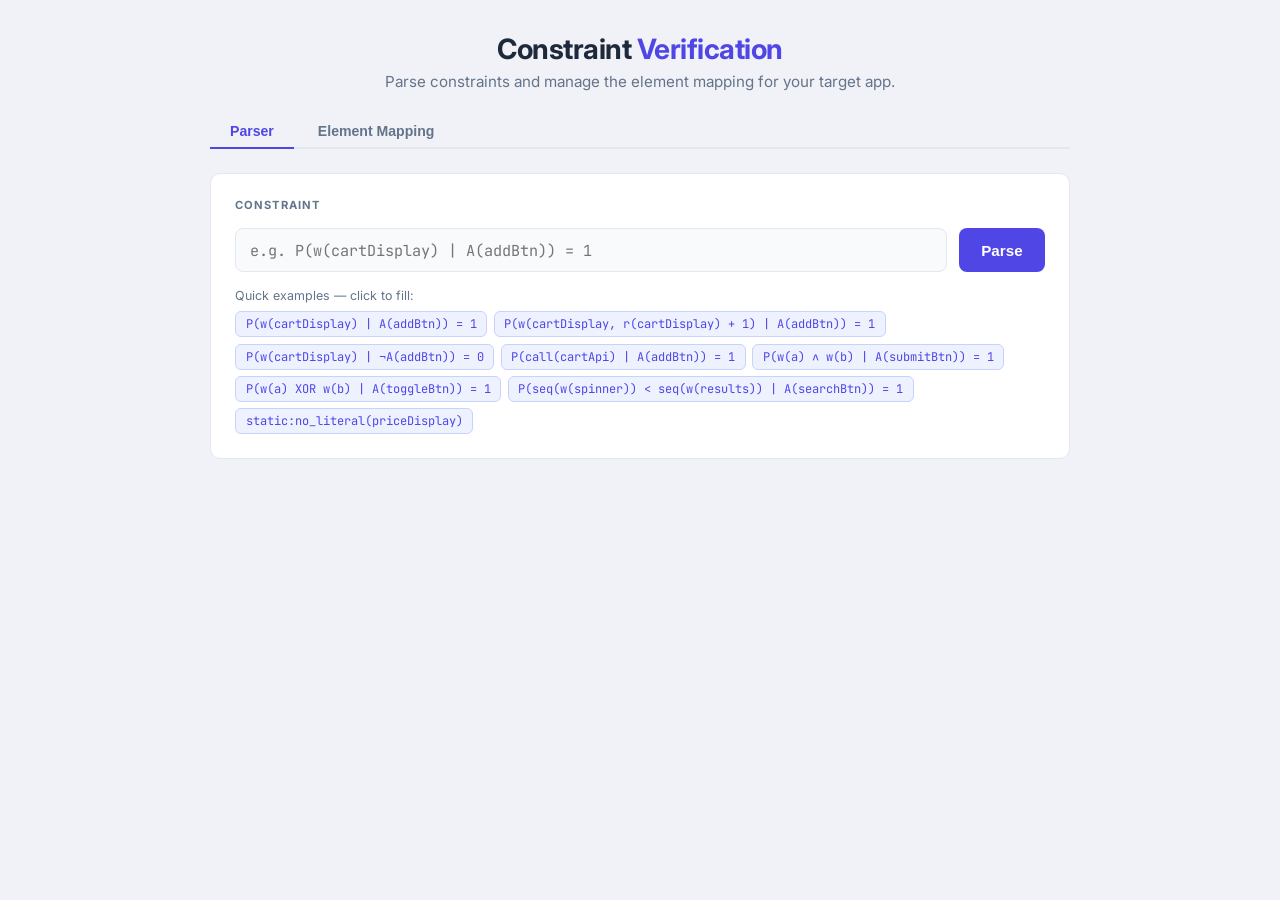
==== templates/index.html @ 721a0799 "Added element mapping pipeline and constraint verification. CodeQL queries can scan a target app (or" ====
<!DOCTYPE html>
<html lang="en">
<head>
  <meta charset="UTF-8" />
  <meta name="viewport" content="width=device-width, initial-scale=1.0" />
  <title>Constraint Parser</title>
  <link rel="preconnect" href="https://fonts.googleapis.com" />
  <link rel="stylesheet"
        href="https://fonts.googleapis.com/css2?family=Inter:wght@400;500;600;700&family=JetBrains+Mono:wght@400;600;700&display=swap" />
  <link rel="stylesheet" href="/static/css/style.css" />
</head>
<body>
<div class="page-wrapper">

  <!-- Header -->
  <header class="page-header">
    <h1>Constraint <span>Verification</span></h1>
    <p>Parse constraints and manage the element mapping for your target app.</p>
  </header>

  <!-- Tab nav -->
  <nav class="tab-nav">
    <button class="tab-btn active" data-tab="parser">Parser</button>
    <button class="tab-btn" data-tab="mapping">Element Mapping</button>
  </nav>

  <!-- ── Parser tab ── -->
  <div id="tab-parser" class="tab-panel">

  <!-- Input card -->
  <div class="card">
    <div class="card-title">Constraint</div>

    <div class="input-row">
      <input
        id="constraint-input"
        class="constraint-input"
        type="text"
        placeholder='e.g. P(w(cartDisplay) | A(addBtn)) = 1'
        autocomplete="off"
        spellcheck="false"
      />
      <button id="parse-btn" class="btn-parse">Parse</button>
    </div>

    <div style="margin-top:1rem;">
      <div class="examples-label">Quick examples — click to fill:</div>
      <div id="examples-container" class="examples"></div>
    </div>

    <!-- Element reference -->
    <div id="element-ref" class="element-ref hidden">
      <div class="ref-divider"></div>
      <div class="ref-row">
        <span class="ref-label">Elements</span>
        <div id="ref-elements" class="ref-chips"></div>
      </div>
      <div id="ref-apis-row" class="ref-row hidden">
        <span class="ref-label">APIs</span>
        <div id="ref-apis" class="ref-chips"></div>
      </div>
    </div>

    <div id="no-mapping-hint" class="no-mapping-hint hidden">
      No element mapping yet —
      <button class="hint-link" id="go-to-mapping-btn">generate one in the Element Mapping tab</button>
      before writing constraints.
    </div>
  </div>

  <!-- Error -->
  <div id="error-box" class="error-box hidden"></div>

  <!-- Validation error -->
  <div id="validation-box" class="validation-box hidden"></div>

  <!-- Results (hidden until first successful parse) -->
  <div id="results" class="hidden" style="display:flex;flex-direction:column;gap:1.5rem;">

    <!-- Step 1: Tokens -->
    <div id="token-card" class="card">
      <div class="step-header">
        <div class="step-num">1</div>
        <h2>Lexer — Tokens</h2>
      </div>
      <table class="token-table">
        <thead>
          <tr>
            <th>Kind</th>
            <th>Value</th>
            <th>Position</th>
          </tr>
        </thead>
        <tbody></tbody>
      </table>
    </div>

    <!-- Step 2: AST -->
    <div id="ast-card" class="card">
      <div class="step-header">
        <div class="step-num">2</div>
        <h2>Parser — Abstract Syntax Tree</h2>
      </div>
      <div class="ast-root"></div>
    </div>

    <!-- Step 3: Constraint type -->
    <div id="type-card" class="card">
      <div class="step-header">
        <div class="step-num">3</div>
        <h2>Classifier — Constraint Type</h2>
      </div>
      <div class="type-body"></div>
    </div>

  </div><!-- /results -->

  </div><!-- /tab-parser -->

  <!-- ── Mapping tab ── -->
  <div id="tab-mapping" class="tab-panel hidden">

    <!-- Step 1: scan -->
    <div class="card">
      <div class="card-title">Element Mapping</div>
      <p class="mapping-intro">
        Scan a CodeQL database to discover every UI element, API call, and error handler
        in your app. The LLM will generate a draft mapping — you can rename elements
        before approving.
      </p>

      <div class="input-row" style="margin-top:1rem;">
        <input
          id="db-path-input"
          class="constraint-input"
          type="text"
          value="./codeql-db"
          placeholder="Path to CodeQL database"
          spellcheck="false"
          autocomplete="off"
        />
        <button id="scan-btn" class="btn-parse">Scan &amp; Generate</button>
      </div>
    </div>

    <!-- Progress log -->
    <div id="scan-log-card" class="card hidden">
      <div class="step-header">
        <div class="step-num">1</div>
        <h2>Scan Progress</h2>
      </div>
      <div id="scan-log" class="scan-log"></div>
    </div>

    <!-- Draft mapping -->
    <div id="mapping-result-card" class="card hidden">
      <div class="step-header">
        <div class="step-num">2</div>
        <h2>Draft Mapping — Review &amp; Rename</h2>
      </div>
      <p class="mapping-intro" style="margin-bottom:1rem;">
        Edit the <strong>Constraint Name</strong> column — this is the identifier you will
        use in constraints (e.g. <code>addToCartBtn</code>). Other columns are read-only.
      </p>

      <div class="mapping-section-label">Elements</div>
      <div class="table-scroll">
        <table class="mapping-table" id="elements-table">
          <thead>
            <tr>
              <th>Constraint Name</th>
              <th>Selector</th>
              <th>Tag</th>
              <th>Kind</th>
              <th>Events / Read property</th>
              <th>File</th>
            </tr>
          </thead>
          <tbody></tbody>
        </table>
      </div>

      <div class="mapping-section-label" style="margin-top:1.5rem;">API Endpoints</div>
      <div class="table-scroll">
        <table class="mapping-table" id="apis-table">
          <thead>
            <tr>
              <th>Constraint Name</th>
              <th>Endpoint</th>
              <th>Method</th>
              <th>File</th>
            </tr>
          </thead>
          <tbody></tbody>
        </table>
      </div>

      <div class="mapping-section-label" style="margin-top:1.5rem;">Error Handlers</div>
      <div class="table-scroll">
        <table class="mapping-table" id="errors-table">
          <thead>
            <tr>
              <th>File</th>
              <th>Line</th>
            </tr>
          </thead>
          <tbody></tbody>
        </table>
      </div>

      <div style="margin-top:1.5rem;display:flex;gap:.75rem;align-items:center;">
        <button id="approve-btn" class="btn-parse">Approve &amp; Save</button>
        <span id="approve-status" class="approve-status"></span>
      </div>
    </div>

    <!-- Mapping error -->
    <div id="mapping-error-box" class="error-box hidden"></div>

  </div><!-- /tab-mapping -->

</div><!-- /page-wrapper -->

<script src="/static/js/main.js"></script>
<script src="/static/js/mapping.js"></script>
</body>
</html>
---- static/css/style.css ----
/* ── Reset & base ─────────────────────────────────────────────────────── */
*, *::before, *::after { box-sizing: border-box; margin: 0; padding: 0; }

:root {
  --bg:           #f0f2f7;
  --surface:      #ffffff;
  --border:       #e2e8f0;
  --text:         #1e293b;
  --muted:        #64748b;
  --accent:       #4f46e5;
  --accent-light: #eef2ff;

  /* token category colours */
  --c-keyword:     #6d28d9;
  --c-identifier:  #047857;
  --c-number:      #b45309;
  --c-string:      #be185d;
  --c-operator:    #b91c1c;
  --c-punctuation: #475569;

  /* constraint type badge colours */
  --type-blue:   #1d4ed8; --type-blue-bg:   #dbeafe;
  --type-green:  #15803d; --type-green-bg:  #dcfce7;
  --type-orange: #c2410c; --type-orange-bg: #ffedd5;
  --type-purple: #7e22ce; --type-purple-bg: #f3e8ff;
  --type-teal:   #0f766e; --type-teal-bg:   #ccfbf1;
  --type-pink:   #be185d; --type-pink-bg:   #fce7f3;
  --type-indigo: #3730a3; --type-indigo-bg: #e0e7ff;
  --type-cyan:   #0e7490; --type-cyan-bg:   #cffafe;
  --type-gray:   #374151; --type-gray-bg:   #f3f4f6;

  --radius: 10px;
  --mono: "JetBrains Mono", "Fira Code", "Cascadia Code", ui-monospace, monospace;
}

body {
  font-family: "Inter", system-ui, sans-serif;
  background: var(--bg);
  color: var(--text);
  min-height: 100vh;
  padding: 2rem 1rem;
}

/* ── Layout ──────────────────────────────────────────────────────────── */
.page-wrapper {
  max-width: 860px;
  margin: 0 auto;
  display: flex;
  flex-direction: column;
  gap: 1.5rem;
}

/* ── Header ──────────────────────────────────────────────────────────── */
.page-header { text-align: center; }
.page-header h1 {
  font-size: 1.75rem;
  font-weight: 700;
  letter-spacing: -0.5px;
}
.page-header h1 span { color: var(--accent); }
.page-header p { margin-top: .4rem; color: var(--muted); font-size: .95rem; }

/* ── Card ────────────────────────────────────────────────────────────── */
.card {
  background: var(--surface);
  border: 1px solid var(--border);
  border-radius: var(--radius);
  padding: 1.5rem;
}
.card-title {
  font-size: .7rem;
  font-weight: 700;
  letter-spacing: .1em;
  text-transform: uppercase;
  color: var(--muted);
  margin-bottom: 1rem;
}

/* ── Input card ──────────────────────────────────────────────────────── */
.input-row {
  display: flex;
  gap: .75rem;
}
.constraint-input {
  flex: 1;
  font-family: var(--mono);
  font-size: .95rem;
  padding: .65rem .9rem;
  border: 1.5px solid var(--border);
  border-radius: 8px;
  background: #f8fafc;
  color: var(--text);
  transition: border-color .15s;
  outline: none;
}
.constraint-input:focus { border-color: var(--accent); background: #fff; }

.btn-parse {
  padding: .65rem 1.4rem;
  background: var(--accent);
  color: #fff;
  border: none;
  border-radius: 8px;
  font-size: .95rem;
  font-weight: 600;
  cursor: pointer;
  transition: opacity .15s, transform .1s;
  white-space: nowrap;
}
.btn-parse:hover  { opacity: .88; }
.btn-parse:active { transform: scale(.97); }
.btn-parse:disabled { opacity: .5; cursor: not-allowed; }

/* examples */
.examples-label { font-size: .78rem; color: var(--muted); margin-bottom: .5rem; }
.examples {
  display: flex;
  flex-wrap: wrap;
  gap: .4rem;
}
.example-btn {
  font-family: var(--mono);
  font-size: .75rem;
  padding: .25rem .6rem;
  background: var(--accent-light);
  color: var(--accent);
  border: 1px solid #c7d2fe;
  border-radius: 6px;
  cursor: pointer;
  transition: background .15s;
}
.example-btn:hover { background: #e0e7ff; }

/* ── Step badge ──────────────────────────────────────────────────────── */
.step-header {
  display: flex;
  align-items: center;
  gap: .6rem;
  margin-bottom: 1rem;
}
.step-num {
  width: 1.5rem; height: 1.5rem;
  background: var(--accent);
  color: #fff;
  border-radius: 50%;
  display: flex;
  align-items: center;
  justify-content: center;
  font-size: .7rem;
  font-weight: 700;
  flex-shrink: 0;
}
.step-header h2 {
  font-size: .95rem;
  font-weight: 700;
  text-transform: uppercase;
  letter-spacing: .05em;
}

/* ── Error banner ────────────────────────────────────────────────────── */
.error-box {
  background: #fef2f2;
  border: 1.5px solid #fca5a5;
  border-left: 4px solid #dc2626;
  border-radius: 8px;
  padding: .9rem 1.1rem;
}
.error-header {
  display: flex;
  align-items: center;
  gap: .6rem;
  margin-bottom: .5rem;
}
.error-badge {
  background: #dc2626;
  color: #fff;
  font-size: .7rem;
  font-weight: 700;
  letter-spacing: .08em;
  text-transform: uppercase;
  padding: .15rem .55rem;
  border-radius: 4px;
}
.error-title {
  font-weight: 600;
  font-size: .88rem;
  color: #991b1b;
}
.error-message {
  font-family: var(--mono);
  font-size: .82rem;
  color: #b91c1c;
  line-height: 1.6;
  padding-left: .2rem;
}

/* ── Validation banner ───────────────────────────────────────────────── */
.validation-box {
  background: #fffbeb;
  border: 1.5px solid #fcd34d;
  border-left: 4px solid #f59e0b;
  border-radius: 8px;
  padding: .9rem 1.1rem;
}
.validation-header {
  display: flex;
  align-items: center;
  gap: .6rem;
  margin-bottom: .5rem;
}
.validation-badge {
  background: #f59e0b;
  color: #fff;
  font-size: .7rem;
  font-weight: 700;
  letter-spacing: .08em;
  text-transform: uppercase;
  padding: .15rem .55rem;
  border-radius: 4px;
}
.validation-title {
  font-weight: 600;
  font-size: .88rem;
  color: #92400e;
}
.validation-message {
  font-size: .85rem;
  color: #78350f;
  line-height: 1.6;
}
.validation-chips {
  display: flex;
  flex-wrap: wrap;
  gap: .3rem;
  margin-top: .4rem;
}
.validation-chip {
  font-family: var(--mono);
  font-size: .78rem;
  padding: .15rem .5rem;
  background: #fef3c7;
  border: 1px solid #fcd34d;
  border-radius: 4px;
  color: #92400e;
}

/* ── Token table ─────────────────────────────────────────────────────── */
.token-table {
  width: 100%;
  border-collapse: collapse;
  font-family: var(--mono);
  font-size: .82rem;
}
.token-table th {
  text-align: left;
  padding: .4rem .75rem;
  font-size: .68rem;
  letter-spacing: .07em;
  text-transform: uppercase;
  color: var(--muted);
  border-bottom: 2px solid var(--border);
}
.token-table td {
  padding: .35rem .75rem;
  border-bottom: 1px solid #f1f5f9;
  vertical-align: middle;
}
.token-table tr:last-child td { border-bottom: none; }
.token-table tr:hover td { background: #f8fafc; }

.tok-badge {
  display: inline-block;
  padding: .15rem .5rem;
  border-radius: 4px;
  font-size: .78rem;
  font-weight: 600;
  background: #f1f5f9;
  color: var(--text);
}
.tok-keyword     { background: #ede9fe; color: var(--c-keyword); }
.tok-identifier  { background: #d1fae5; color: var(--c-identifier); }
.tok-number      { background: #fef3c7; color: var(--c-number); }
.tok-string      { background: #fce7f3; color: var(--c-string); }
.tok-operator    { background: #fee2e2; color: var(--c-operator); }
.tok-punctuation { background: #f1f5f9; color: var(--c-punctuation); }

.tok-value { color: var(--text); }
.tok-pos   { color: var(--muted); }

/* ── AST tree ────────────────────────────────────────────────────────── */
.ast-root {
  font-family: var(--mono);
  font-size: .82rem;
  line-height: 1.7;
}

.ast-node {
  position: relative;
  padding-left: 1.4rem;
  border-left: 2px solid var(--border);
  margin-left: .1rem;
}
.ast-node + .ast-node { margin-top: .1rem; }

.ast-node-header {
  display: flex;
  align-items: baseline;
  gap: .4rem;
  margin-bottom: .1rem;
}

.ast-field-label {
  color: var(--muted);
  font-size: .78rem;
}
.ast-field-label::after { content: ":"; }

.ast-node-type {
  font-weight: 700;
  color: var(--accent);
  font-size: .8rem;
}

/* leaf values */
.ast-leaf { display: flex; align-items: center; gap: .4rem; padding-left: 1.4rem; }
.ast-leaf-label { color: var(--muted); font-size: .78rem; }
.ast-leaf-label::after { content: ":"; }

.ast-val-string  { color: var(--c-string); }
.ast-val-number  { color: var(--c-number); }
.ast-val-bool    { color: var(--c-keyword); }
.ast-val-null    { color: var(--muted); font-style: italic; }
.ast-val-element { color: var(--c-identifier); font-weight: 600; }

/* ── Constraint type card ────────────────────────────────────────────── */
.type-badge {
  display: inline-block;
  padding: .3rem .85rem;
  border-radius: 999px;
  font-size: .8rem;
  font-weight: 700;
  letter-spacing: .04em;
  text-transform: uppercase;
  margin-bottom: 1rem;
}
.type-blue   { color: var(--type-blue);   background: var(--type-blue-bg); }
.type-green  { color: var(--type-green);  background: var(--type-green-bg); }
.type-orange { color: var(--type-orange); background: var(--type-orange-bg); }
.type-purple { color: var(--type-purple); background: var(--type-purple-bg); }
.type-teal   { color: var(--type-teal);   background: var(--type-teal-bg); }
.type-pink   { color: var(--type-pink);   background: var(--type-pink-bg); }
.type-indigo { color: var(--type-indigo); background: var(--type-indigo-bg); }
.type-cyan   { color: var(--type-cyan);   background: var(--type-cyan-bg); }
.type-gray   { color: var(--type-gray);   background: var(--type-gray-bg); }

.type-info-grid {
  display: grid;
  grid-template-columns: 1fr 1fr;
  gap: 1rem;
  margin-bottom: 1rem;
}
.type-info-block { display: flex; flex-direction: column; gap: .25rem; }
.type-info-label {
  font-size: .68rem;
  font-weight: 700;
  letter-spacing: .08em;
  text-transform: uppercase;
  color: var(--muted);
}
.type-info-value { font-size: .88rem; color: var(--text); }

.type-checker-box {
  background: #f8fafc;
  border: 1px solid var(--border);
  border-radius: 8px;
  padding: .6rem .9rem;
  font-family: var(--mono);
  font-size: .8rem;
  color: var(--accent);
}
.type-detail {
  font-size: .87rem;
  color: var(--muted);
  line-height: 1.65;
  margin-top: .75rem;
  padding-top: .75rem;
  border-top: 1px solid var(--border);
}

/* ── Element reference panel ─────────────────────────────────────────── */
.element-ref { margin-top: 1rem; }

.ref-divider {
  height: 1px;
  background: var(--border);
  margin-bottom: .85rem;
}

.ref-row {
  display: flex;
  align-items: flex-start;
  gap: .65rem;
  margin-bottom: .5rem;
}

.ref-label {
  font-size: .68rem;
  font-weight: 700;
  letter-spacing: .08em;
  text-transform: uppercase;
  color: var(--muted);
  padding-top: .2rem;
  white-space: nowrap;
  min-width: 4.5rem;
}

.ref-chips {
  display: flex;
  flex-wrap: wrap;
  gap: .35rem;
}

.ref-chip {
  font-family: var(--mono);
  font-size: .75rem;
  padding: .2rem .55rem;
  border-radius: 5px;
  cursor: pointer;
  border: 1px solid transparent;
  transition: background .12s, border-color .12s;
}
.ref-chip-element {
  background: #ede9fe;
  color: #5b21b6;
  border-color: #ddd6fe;
}
.ref-chip-element:hover { background: #ddd6fe; border-color: #c4b5fd; }

.ref-chip-api {
  background: #f3e8ff;
  color: #7e22ce;
  border-color: #e9d5ff;
}
.ref-chip-api:hover { background: #e9d5ff; border-color: #d8b4fe; }

.no-mapping-hint {
  margin-top: .85rem;
  font-size: .82rem;
  color: var(--muted);
  padding-top: .75rem;
  border-top: 1px solid var(--border);
}
.hint-link {
  background: none;
  border: none;
  padding: 0;
  color: var(--accent);
  font-size: .82rem;
  font-weight: 500;
  cursor: pointer;
  text-decoration: underline;
  text-underline-offset: 2px;
}
.hint-link:hover { opacity: .75; }

/* ── Tab nav ─────────────────────────────────────────────────────────── */
.tab-nav {
  display: flex;
  gap: .25rem;
  border-bottom: 2px solid var(--border);
  padding-bottom: 0;
}
.tab-btn {
  padding: .5rem 1.25rem;
  font-size: .88rem;
  font-weight: 600;
  background: none;
  border: none;
  border-bottom: 2px solid transparent;
  margin-bottom: -2px;
  cursor: pointer;
  color: var(--muted);
  border-radius: 6px 6px 0 0;
  transition: color .15s, border-color .15s;
}
.tab-btn:hover  { color: var(--text); }
.tab-btn.active { color: var(--accent); border-bottom-color: var(--accent); }

/* ── Mapping tab ─────────────────────────────────────────────────────── */
.mapping-intro {
  font-size: .88rem;
  color: var(--muted);
  line-height: 1.6;
}
.mapping-intro code {
  font-family: var(--mono);
  font-size: .82rem;
  background: #f1f5f9;
  padding: .1em .35em;
  border-radius: 4px;
  color: var(--accent);
}

.mapping-section-label {
  font-size: .68rem;
  font-weight: 700;
  letter-spacing: .1em;
  text-transform: uppercase;
  color: var(--muted);
  margin-bottom: .5rem;
}

.scan-log {
  font-family: var(--mono);
  font-size: .82rem;
  background: #f8fafc;
  border: 1px solid var(--border);
  border-radius: 8px;
  padding: .75rem 1rem;
  max-height: 160px;
  overflow-y: auto;
  line-height: 1.7;
}
.log-line { color: var(--text); }
.log-line:last-child { color: var(--accent); font-weight: 600; }

/* mapping table */
.table-scroll { overflow-x: auto; }
.mapping-table {
  width: 100%;
  border-collapse: collapse;
  font-size: .83rem;
}
.mapping-table th {
  text-align: left;
  padding: .4rem .75rem;
  font-size: .68rem;
  letter-spacing: .07em;
  text-transform: uppercase;
  color: var(--muted);
  border-bottom: 2px solid var(--border);
  white-space: nowrap;
}
.mapping-table td {
  padding: .4rem .75rem;
  border-bottom: 1px solid #f1f5f9;
  vertical-align: middle;
}
.mapping-table tr:last-child td { border-bottom: none; }
.mapping-table tr:hover td { background: #f8fafc; }

.name-input {
  font-family: var(--mono);
  font-size: .82rem;
  padding: .25rem .5rem;
  border: 1.5px solid var(--border);
  border-radius: 6px;
  background: #f8fafc;
  color: var(--text);
  width: 100%;
  min-width: 140px;
  outline: none;
  transition: border-color .15s;
}
.name-input:focus { border-color: var(--accent); background: #fff; }

.kind-badge {
  display: inline-block;
  padding: .15rem .5rem;
  border-radius: 4px;
  font-size: .75rem;
  font-weight: 600;
  text-transform: uppercase;
  letter-spacing: .04em;
}
.kind-action    { background: #dbeafe; color: #1d4ed8; }
.kind-component { background: #dcfce7; color: #15803d; }

.mono  { font-family: var(--mono); }
.muted { color: var(--muted); }
.file-cell { font-size: .78rem; white-space: nowrap; }

.approve-status {
  font-size: .88rem;
  font-weight: 500;
}
.approve-ok  { color: #15803d; }
.approve-err { color: #dc2626; }

/* ── Utility ─────────────────────────────────────────────────────────── */
.hidden { display: none !important; }

.spinner {
  display: inline-block;
  width: 1rem; height: 1rem;
  border: 2px solid #fff;
  border-top-color: transparent;
  border-radius: 50%;
  animation: spin .6s linear infinite;
  vertical-align: middle;
  margin-right: .4rem;
}
@keyframes spin { to { transform: rotate(360deg); } }

@media (max-width: 600px) {
  .input-row { flex-direction: column; }
  .type-info-grid { grid-template-columns: 1fr; }
}
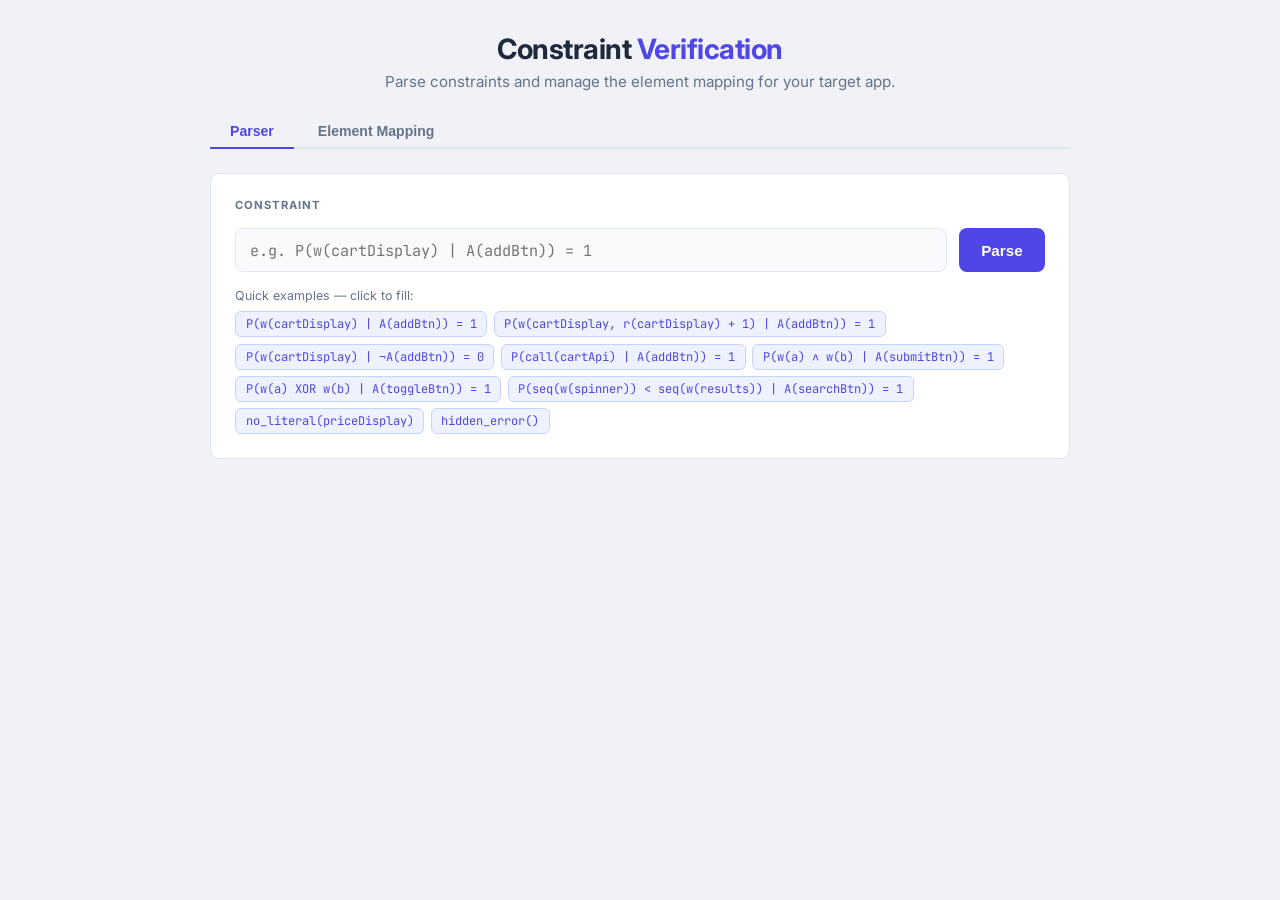
==== commit 9c9807f8: "new grammar, re-implemented parser using ANTLR and added visitor to extract AST" ====
--- a/templates/index.html
+++ b/templates/index.html
@@ -71,9 +71,6 @@
   <!-- Error -->
   <div id="error-box" class="error-box hidden"></div>
 
-  <!-- Validation error -->
-  <div id="validation-box" class="validation-box hidden"></div>
-
   <!-- Results (hidden until first successful parse) -->
   <div id="results" class="hidden" style="display:flex;flex-direction:column;gap:1.5rem;">
 
@@ -95,22 +92,61 @@
       </table>
     </div>
 
-    <!-- Step 2: AST -->
+    <!-- Step 2: Parse tree -->
+    <div id="parse-tree-card" class="card">
+      <div class="step-header">
+        <div class="step-num">2</div>
+        <h2>Parser — Parse Tree</h2>
+      </div>
+      <pre class="parse-tree"></pre>
+    </div>
+
+    <!-- Step 3: AST (visitor 1) -->
     <div id="ast-card" class="card">
       <div class="step-header">
-        <div class="step-num">2</div>
-        <h2>Parser — Abstract Syntax Tree</h2>
+        <div class="step-num">3</div>
+        <h2>Abstract Syntax Tree</h2>
       </div>
       <div class="ast-root"></div>
     </div>
 
-    <!-- Step 3: Constraint type -->
+    <!-- Step 4: Semantic analysis (visitor 2) -->
+    <div id="semantics-card" class="card">
+      <div class="step-header">
+        <div class="step-num">4</div>
+        <h2>Semantic Analysis</h2>
+      </div>
+      <div class="semantics-body"></div>
+    </div>
+
+    <!-- Step 5: Constraint type -->
     <div id="type-card" class="card">
       <div class="step-header">
-        <div class="step-num">3</div>
+        <div class="step-num">5</div>
         <h2>Classifier — Constraint Type</h2>
       </div>
       <div class="type-body"></div>
+    </div>
+
+    <!-- Step 6: Verify (shown only for implemented checks) -->
+    <div id="verify-card" class="card hidden">
+      <div class="step-header">
+        <div class="step-num">6</div>
+        <h2>Verify</h2>
+      </div>
+      <div class="input-row">
+        <input
+          id="verify-db-input"
+          class="constraint-input"
+          type="text"
+          value="./codeql-db"
+          placeholder="Path to CodeQL database"
+          spellcheck="false"
+          autocomplete="off"
+        />
+        <button id="verify-btn" class="btn-parse btn-verify">Run Verification</button>
+      </div>
+      <div id="verify-result" class="verify-result hidden"></div>
     </div>
 
   </div><!-- /results -->
--- a/static/css/style.css
+++ b/static/css/style.css
@@ -244,6 +244,81 @@
   color: #92400e;
 }
 
+/* ── Visitor 2 — semantic analysis card ──────────────────────────────── */
+.semantics-pass {
+  display: flex;
+  align-items: center;
+  gap: .6rem;
+  font-size: .9rem;
+  color: #166534;
+}
+.semantics-pass-badge {
+  background: #16a34a;
+  color: #fff;
+  font-size: .7rem;
+  font-weight: 700;
+  letter-spacing: .08em;
+  text-transform: uppercase;
+  padding: .15rem .55rem;
+  border-radius: 4px;
+}
+.semantics-pass-msg { font-weight: 500; }
+
+.semantics-fail-header {
+  display: flex;
+  align-items: center;
+  gap: .6rem;
+  margin-bottom: .75rem;
+}
+.semantics-fail-badge {
+  background: #dc2626;
+  color: #fff;
+  font-size: .7rem;
+  font-weight: 700;
+  letter-spacing: .08em;
+  text-transform: uppercase;
+  padding: .15rem .55rem;
+  border-radius: 4px;
+}
+.semantics-fail-title {
+  font-weight: 600;
+  font-size: .88rem;
+  color: #7f1d1d;
+}
+.semantics-skipped {
+  color: var(--muted);
+  font-size: .85rem;
+  font-style: italic;
+}
+
+.semantic-issues {
+  list-style: none;
+  display: flex;
+  flex-direction: column;
+  gap: .4rem;
+}
+.semantic-issues li {
+  display: flex;
+  gap: .6rem;
+  align-items: baseline;
+  font-size: .85rem;
+  color: #7f1d1d;
+  line-height: 1.5;
+}
+.semantic-issue-code {
+  font-family: var(--mono);
+  font-size: .72rem;
+  font-weight: 700;
+  letter-spacing: .04em;
+  padding: .1rem .4rem;
+  background: #fee2e2;
+  border: 1px solid #fca5a5;
+  border-radius: 4px;
+  color: #991b1b;
+  flex-shrink: 0;
+}
+.semantic-issue-msg { flex: 1; }
+
 /* ── Token table ─────────────────────────────────────────────────────── */
 .token-table {
   width: 100%;
@@ -521,6 +596,22 @@
   overflow-y: auto;
   line-height: 1.7;
 }
+
+.parse-tree {
+  font-family: var(--mono);
+  font-size: .82rem;
+  background: #f8fafc;
+  border: 1px solid var(--border);
+  border-radius: 8px;
+  padding: .75rem 1rem;
+  line-height: 1.55;
+  color: var(--text);
+  margin: 0;
+  white-space: pre;
+  overflow-x: auto;
+  max-height: 360px;
+  overflow-y: auto;
+}
 .log-line { color: var(--text); }
 .log-line:last-child { color: var(--accent); font-weight: 600; }
 
@@ -587,6 +678,66 @@
 .approve-ok  { color: #15803d; }
 .approve-err { color: #dc2626; }
 
+/* ── Verify card ─────────────────────────────────────────────────────── */
+.btn-verify { background: #059669; }
+.btn-verify:hover { opacity: .88; }
+.btn-verify:disabled { opacity: .5; cursor: not-allowed; }
+
+.verify-result {
+  margin-top: 1rem;
+  border-radius: 8px;
+  padding: .9rem 1.1rem;
+}
+.verify-pass {
+  background: #f0fdf4;
+  border: 1.5px solid #86efac;
+  border-left: 4px solid #22c55e;
+}
+.verify-fail {
+  background: #fef2f2;
+  border: 1.5px solid #fca5a5;
+  border-left: 4px solid #ef4444;
+}
+.verify-header {
+  display: flex;
+  align-items: center;
+  gap: .6rem;
+  margin-bottom: .4rem;
+}
+.verify-badge {
+  font-size: .7rem;
+  font-weight: 700;
+  letter-spacing: .08em;
+  text-transform: uppercase;
+  padding: .15rem .55rem;
+  border-radius: 4px;
+  color: #fff;
+}
+.verify-badge-pass { background: #22c55e; }
+.verify-badge-fail { background: #ef4444; }
+.verify-title {
+  font-weight: 600;
+  font-size: .88rem;
+}
+.verify-pass .verify-title { color: #14532d; }
+.verify-fail .verify-title { color: #7f1d1d; }
+.verify-violations {
+  margin-top: .5rem;
+  display: flex;
+  flex-direction: column;
+  gap: .25rem;
+}
+.verify-violation {
+  font-family: var(--mono);
+  font-size: .8rem;
+  color: #991b1b;
+  background: #fee2e2;
+  border-radius: 4px;
+  padding: .2rem .55rem;
+  display: inline-block;
+  width: fit-content;
+}
+
 /* ── Utility ─────────────────────────────────────────────────────────── */
 .hidden { display: none !important; }
 
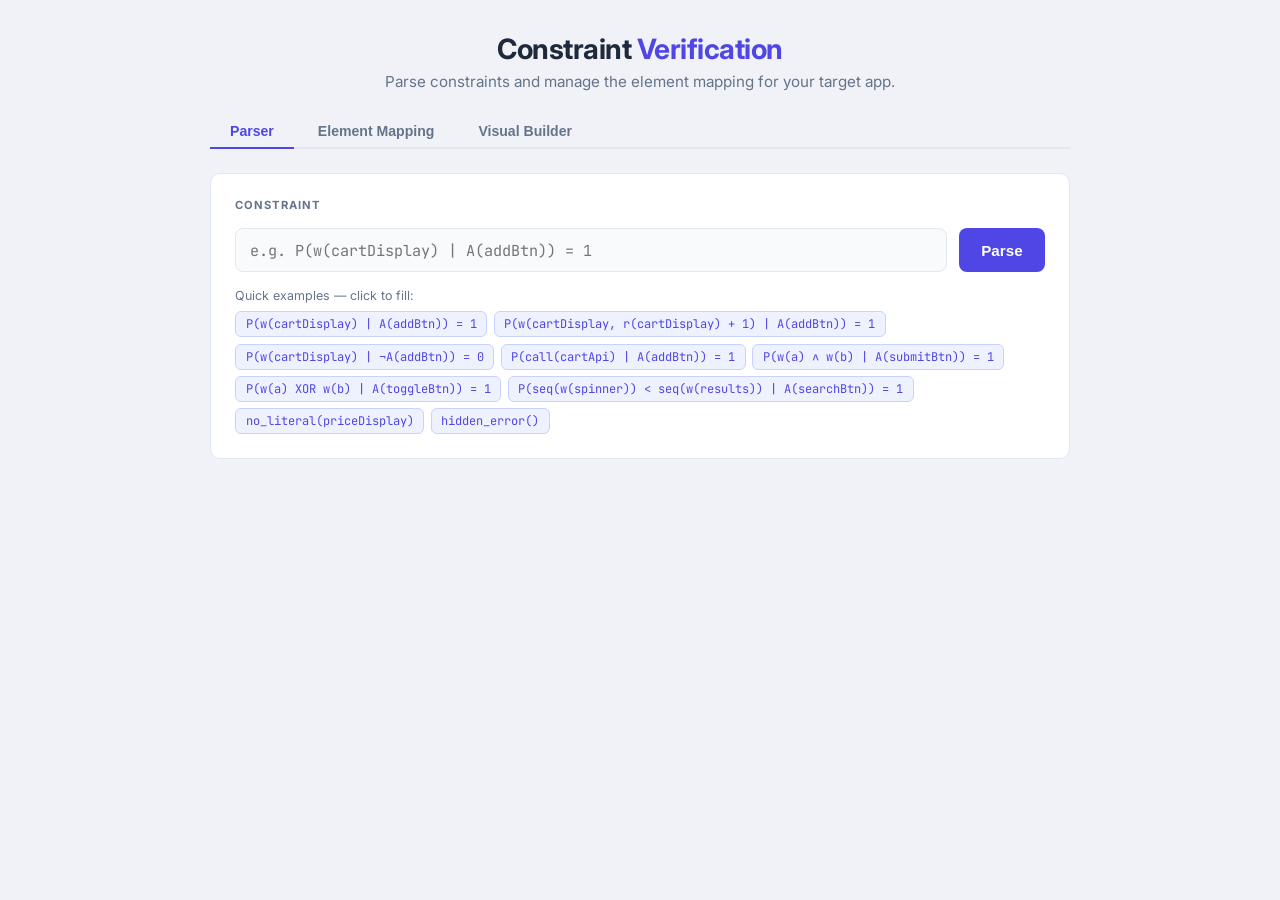
==== commit 110e1803: "Added UI for users to write constraints, takes in user's app, adds overlay, and users can click to w" ====
--- a/templates/index.html
+++ b/templates/index.html
@@ -22,6 +22,7 @@
   <nav class="tab-nav">
     <button class="tab-btn active" data-tab="parser">Parser</button>
     <button class="tab-btn" data-tab="mapping">Element Mapping</button>
+    <button class="tab-btn" data-tab="builder">Visual Builder</button>
   </nav>
 
   <!-- ── Parser tab ── -->
@@ -156,97 +157,73 @@
   <!-- ── Mapping tab ── -->
   <div id="tab-mapping" class="tab-panel hidden">
 
-    <!-- Step 1: scan -->
-    <div class="card">
-      <div class="card-title">Element Mapping</div>
+    <!-- Step 0: inject IDs -->
+    <div class="card">
+      <div class="card-title">Inject IDs into source</div>
       <p class="mapping-intro">
-        Scan a CodeQL database to discover every UI element, API call, and error handler
-        in your app. The LLM will generate a draft mapping — you can rename elements
-        before approving.
+        Add stable IDs (<code>cv_0001</code>, <code>cv_0002</code>, …) to every UI
+        element in your source so CodeQL can locate them from constraints. This
+        rewrites your HTML / JS files in place. If the target isn't a git repo,
+        a <code>.bak</code> copy is written alongside every modified file.
       </p>
 
       <div class="input-row" style="margin-top:1rem;">
         <input
-          id="db-path-input"
-          class="constraint-input"
-          type="text"
-          value="./codeql-db"
-          placeholder="Path to CodeQL database"
-          spellcheck="false"
-          autocomplete="off"
-        />
-        <button id="scan-btn" class="btn-parse">Scan &amp; Generate</button>
-      </div>
-    </div>
-
-    <!-- Progress log -->
-    <div id="scan-log-card" class="card hidden">
-      <div class="step-header">
-        <div class="step-num">1</div>
-        <h2>Scan Progress</h2>
-      </div>
-      <div id="scan-log" class="scan-log"></div>
-    </div>
-
-    <!-- Draft mapping -->
-    <div id="mapping-result-card" class="card hidden">
-      <div class="step-header">
-        <div class="step-num">2</div>
-        <h2>Draft Mapping — Review &amp; Rename</h2>
-      </div>
-      <p class="mapping-intro" style="margin-bottom:1rem;">
-        Edit the <strong>Constraint Name</strong> column — this is the identifier you will
-        use in constraints (e.g. <code>addToCartBtn</code>). Other columns are read-only.
+          id="source-path-input"
+          class="constraint-input"
+          type="text"
+          value="./test-app"
+          placeholder="Path to source (e.g. ./test-app)"
+          spellcheck="false"
+          autocomplete="off"
+        />
+        <button id="inject-btn" class="btn-parse">Add IDs</button>
+      </div>
+
+      <div id="inject-warning" class="inject-warning hidden"></div>
+      <div id="inject-result"  class="inject-result hidden"></div>
+    </div>
+
+    <!-- Step 1: scan source for ids -->
+    <div class="card">
+      <div class="card-title">Element list</div>
+      <p class="mapping-intro">
+        Walk the same source path and list every DOM id (with its derived label).
+        Used by the Parser tab for autocomplete chips and by Visitor 2 to flag
+        unknown identifiers.
       </p>
 
-      <div class="mapping-section-label">Elements</div>
-      <div class="table-scroll">
-        <table class="mapping-table" id="elements-table">
-          <thead>
-            <tr>
-              <th>Constraint Name</th>
-              <th>Selector</th>
-              <th>Tag</th>
-              <th>Kind</th>
-              <th>Events / Read property</th>
-              <th>File</th>
-            </tr>
-          </thead>
-          <tbody></tbody>
-        </table>
-      </div>
-
-      <div class="mapping-section-label" style="margin-top:1.5rem;">API Endpoints</div>
-      <div class="table-scroll">
-        <table class="mapping-table" id="apis-table">
-          <thead>
-            <tr>
-              <th>Constraint Name</th>
-              <th>Endpoint</th>
-              <th>Method</th>
-              <th>File</th>
-            </tr>
-          </thead>
-          <tbody></tbody>
-        </table>
-      </div>
-
-      <div class="mapping-section-label" style="margin-top:1.5rem;">Error Handlers</div>
-      <div class="table-scroll">
-        <table class="mapping-table" id="errors-table">
-          <thead>
-            <tr>
-              <th>File</th>
-              <th>Line</th>
-            </tr>
-          </thead>
-          <tbody></tbody>
-        </table>
-      </div>
-
-      <div style="margin-top:1.5rem;display:flex;gap:.75rem;align-items:center;">
-        <button id="approve-btn" class="btn-parse">Approve &amp; Save</button>
-        <span id="approve-status" class="approve-status"></span>
+      <div class="input-row" style="margin-top:1rem;">
+        <input
+          id="scan-source-input"
+          class="constraint-input"
+          type="text"
+          value="./test-app"
+          placeholder="Path to source (e.g. ./test-app)"
+          spellcheck="false"
+          autocomplete="off"
+        />
+        <button id="scan-btn" class="btn-parse">Refresh element list</button>
+      </div>
+
+      <div id="scan-result" class="inject-result hidden"></div>
+
+      <div id="scan-preview" class="hidden" style="margin-top:1rem;">
+        <div class="mapping-section-label">Elements</div>
+        <div class="table-scroll">
+          <table class="mapping-table" id="elements-table">
+            <thead>
+              <tr>
+                <th>DOM id</th>
+                <th>Label</th>
+                <th>Tag</th>
+                <th>Kind</th>
+                <th>File:line</th>
+              </tr>
+            </thead>
+            <tbody></tbody>
+          </table>
+        </div>
       </div>
     </div>
 
@@ -255,9 +232,58 @@
 
   </div><!-- /tab-mapping -->
 
+  <!-- ── Visual Builder tab ── -->
+  <div id="tab-builder" class="tab-panel hidden">
+
+    <div class="card">
+      <div class="card-title">Open your app with the overlay</div>
+      <p class="mapping-intro">
+        We serve your app at <code>/preview/...</code> and auto-inject the
+        constraint-builder overlay. Make sure you've already run
+        <strong>Inject IDs into source</strong> on the same path.
+      </p>
+
+      <div class="input-row" style="margin-top:1rem;">
+        <input
+          id="preview-source-input"
+          class="constraint-input"
+          type="text"
+          value="./test-app"
+          placeholder="Path to source (e.g. ./test-app)"
+          spellcheck="false"
+          autocomplete="off"
+        />
+        <input
+          id="preview-entry-input"
+          class="constraint-input"
+          type="text"
+          value="index.html"
+          placeholder="Entry file (e.g. index.html)"
+          spellcheck="false"
+          autocomplete="off"
+          style="max-width: 180px;"
+        />
+        <button id="open-preview-btn" class="btn-parse">Open preview</button>
+      </div>
+    </div>
+
+    <div class="card">
+      <div class="step-header" style="display:flex;align-items:center;justify-content:space-between;">
+        <h2 style="margin:0;">Constraints inbox</h2>
+        <button id="clear-inbox-btn" class="btn-cancel">Clear all</button>
+      </div>
+      <div id="inbox-empty" class="inject-result" style="background:transparent;border:none;color:var(--muted);padding:0;margin-top:.5rem;">
+        Build constraints in the overlay and click <strong>Send to app</strong> — they'll appear here.
+      </div>
+      <div id="inbox-list"></div>
+    </div>
+
+  </div><!-- /tab-builder -->
+
 </div><!-- /page-wrapper -->
 
 <script src="/static/js/main.js"></script>
 <script src="/static/js/mapping.js"></script>
+<script src="/static/js/visual-builder.js"></script>
 </body>
 </html>
--- a/static/css/style.css
+++ b/static/css/style.css
@@ -757,3 +757,119 @@
   .input-row { flex-direction: column; }
   .type-info-grid { grid-template-columns: 1fr; }
 }
+
+/* ── Inject IDs result + warning ─────────────────────────────────────── */
+.inject-warning {
+  margin-top: 1rem;
+  padding: .9rem 1.1rem;
+  background: #fffbeb;
+  border: 1.5px solid #fcd34d;
+  border-left: 4px solid #f59e0b;
+  border-radius: 8px;
+}
+.inject-warning-title {
+  font-weight: 600;
+  font-size: .9rem;
+  color: #92400e;
+  margin-bottom: .35rem;
+}
+.inject-warning-body {
+  font-size: .85rem;
+  color: #78350f;
+  line-height: 1.55;
+}
+.inject-warning-actions {
+  display: flex;
+  gap: .6rem;
+  margin-top: .8rem;
+}
+.btn-cancel {
+  font-family: inherit;
+  background: #fff;
+  border: 1px solid var(--border);
+  color: var(--text);
+  padding: .45rem 1rem;
+  border-radius: 6px;
+  font-weight: 600;
+  cursor: pointer;
+}
+.btn-cancel:hover { background: #f8fafc; }
+
+.inject-result {
+  margin-top: 1rem;
+  padding: .9rem 1.1rem;
+  border-radius: 8px;
+  font-size: .88rem;
+  line-height: 1.55;
+}
+.inject-pass {
+  background: #f0fdf4;
+  border: 1.5px solid #86efac;
+  border-left: 4px solid #16a34a;
+  color: #166534;
+}
+.inject-fail {
+  background: #fef2f2;
+  border: 1.5px solid #fca5a5;
+  border-left: 4px solid #dc2626;
+  color: #7f1d1d;
+}
+.inject-backup-note {
+  margin-top: .4rem;
+  font-style: italic;
+  color: #92400e;
+}
+.inject-file-list {
+  margin-top: .5rem;
+  padding-left: 1.2rem;
+  font-family: var(--mono);
+  font-size: .8rem;
+  color: var(--text);
+  max-height: 180px;
+  overflow-y: auto;
+}
+.inject-file-list li { margin-bottom: .15rem; }
+
+/* ── Visual Builder · constraints inbox ──────────────────────────────── */
+#inbox-list {
+  display: flex;
+  flex-direction: column;
+  gap: .65rem;
+  margin-top: .75rem;
+}
+.inbox-item {
+  border: 1px solid var(--border);
+  border-radius: 8px;
+  padding: .7rem .9rem;
+  background: #fff;
+}
+.inbox-formula {
+  font-family: var(--mono);
+  font-size: .85rem;
+  color: var(--text);
+  word-break: break-all;
+}
+.inbox-meta {
+  font-size: .78rem;
+  color: var(--muted);
+  margin-top: .35rem;
+}
+.inbox-meta-label { font-weight: 600; color: #475569; }
+.inbox-meta-sep   { color: #cbd5e1; margin: 0 .3rem; }
+.inbox-actions {
+  margin-top: .55rem;
+  display: flex;
+  gap: .4rem;
+}
+.btn-load {
+  font: inherit;
+  font-size: .8rem;
+  padding: .35rem .8rem;
+  background: var(--accent-light);
+  border: 1px solid var(--accent);
+  color: var(--accent);
+  border-radius: 6px;
+  font-weight: 600;
+  cursor: pointer;
+}
+.btn-load:hover { background: var(--accent); color: #fff; }
